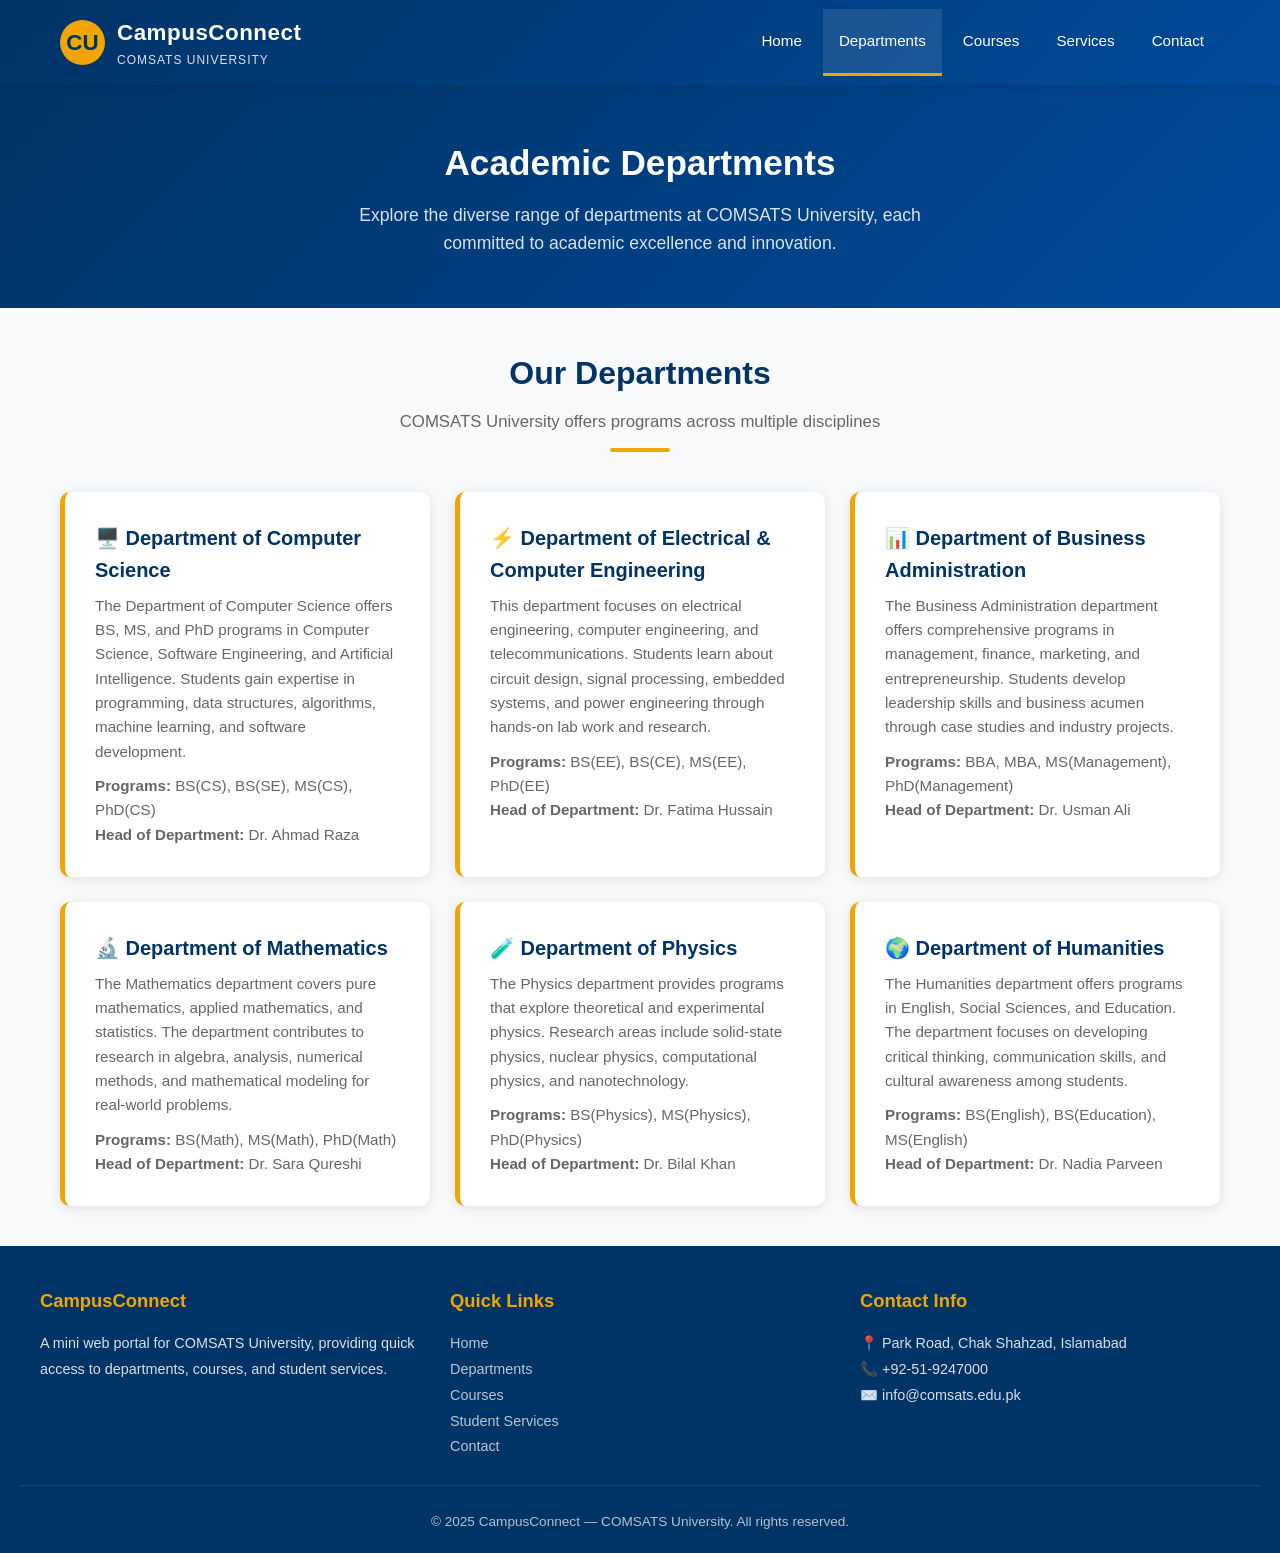
==== departments.html @ 8e3acf04 "Initial commit: CampusConnect - COMSATS University Web Portal" ====
<!DOCTYPE html>
<html lang="en">
<head>
  <meta charset="UTF-8">
  <meta name="viewport" content="width=device-width, initial-scale=1.0">
  <title>Departments — CampusConnect</title>
  <link rel="stylesheet" href="css/style.css">
</head>
<body>

  <!-- Header & Navigation -->
  <header>
    <div class="nav-container">
      <a href="index.html" class="logo">
        <div class="logo-icon">CU</div>
        <h1>CampusConnect<span>COMSATS University</span></h1>
      </a>
      <div class="hamburger">
        <span></span>
        <span></span>
        <span></span>
      </div>
      <nav>
        <ul>
          <li><a href="index.html">Home</a></li>
          <li><a href="departments.html" class="active">Departments</a></li>
          <li><a href="courses.html">Courses</a></li>
          <li><a href="services.html">Services</a></li>
          <li><a href="contact.html">Contact</a></li>
        </ul>
      </nav>
    </div>
  </header>

  <!-- Page Header -->
  <section class="page-header">
    <h2>Academic Departments</h2>
    <p>Explore the diverse range of departments at COMSATS University, each committed to academic excellence and innovation.</p>
  </section>

  <!-- Main Content -->
  <main>
    <div class="section-title">
      <h2>Our Departments</h2>
      <p>COMSATS University offers programs across multiple disciplines</p>
      <div class="underline"></div>
    </div>

    <div class="dept-list">

      <div class="dept-card">
        <h3>🖥️ Department of Computer Science</h3>
        <p>The Department of Computer Science offers BS, MS, and PhD programs in Computer Science, Software Engineering, and Artificial Intelligence. Students gain expertise in programming, data structures, algorithms, machine learning, and software development.</p>
        <p style="margin-top: 10px;"><strong>Programs:</strong> BS(CS), BS(SE), MS(CS), PhD(CS)</p>
        <p><strong>Head of Department:</strong> Dr. Ahmad Raza</p>
      </div>

      <div class="dept-card">
        <h3>⚡ Department of Electrical & Computer Engineering</h3>
        <p>This department focuses on electrical engineering, computer engineering, and telecommunications. Students learn about circuit design, signal processing, embedded systems, and power engineering through hands-on lab work and research.</p>
        <p style="margin-top: 10px;"><strong>Programs:</strong> BS(EE), BS(CE), MS(EE), PhD(EE)</p>
        <p><strong>Head of Department:</strong> Dr. Fatima Hussain</p>
      </div>

      <div class="dept-card">
        <h3>📊 Department of Business Administration</h3>
        <p>The Business Administration department offers comprehensive programs in management, finance, marketing, and entrepreneurship. Students develop leadership skills and business acumen through case studies and industry projects.</p>
        <p style="margin-top: 10px;"><strong>Programs:</strong> BBA, MBA, MS(Management), PhD(Management)</p>
        <p><strong>Head of Department:</strong> Dr. Usman Ali</p>
      </div>

      <div class="dept-card">
        <h3>🔬 Department of Mathematics</h3>
        <p>The Mathematics department covers pure mathematics, applied mathematics, and statistics. The department contributes to research in algebra, analysis, numerical methods, and mathematical modeling for real-world problems.</p>
        <p style="margin-top: 10px;"><strong>Programs:</strong> BS(Math), MS(Math), PhD(Math)</p>
        <p><strong>Head of Department:</strong> Dr. Sara Qureshi</p>
      </div>

      <div class="dept-card">
        <h3>🧪 Department of Physics</h3>
        <p>The Physics department provides programs that explore theoretical and experimental physics. Research areas include solid-state physics, nuclear physics, computational physics, and nanotechnology.</p>
        <p style="margin-top: 10px;"><strong>Programs:</strong> BS(Physics), MS(Physics), PhD(Physics)</p>
        <p><strong>Head of Department:</strong> Dr. Bilal Khan</p>
      </div>

      <div class="dept-card">
        <h3>🌍 Department of Humanities</h3>
        <p>The Humanities department offers programs in English, Social Sciences, and Education. The department focuses on developing critical thinking, communication skills, and cultural awareness among students.</p>
        <p style="margin-top: 10px;"><strong>Programs:</strong> BS(English), BS(Education), MS(English)</p>
        <p><strong>Head of Department:</strong> Dr. Nadia Parveen</p>
      </div>

    </div>
  </main>

  <!-- Footer -->
  <footer>
    <div class="footer-content">
      <div class="footer-section">
        <h3>CampusConnect</h3>
        <p>A mini web portal for COMSATS University, providing quick access to departments, courses, and student services.</p>
      </div>
      <div class="footer-section">
        <h3>Quick Links</h3>
        <ul>
          <li><a href="index.html">Home</a></li>
          <li><a href="departments.html">Departments</a></li>
          <li><a href="courses.html">Courses</a></li>
          <li><a href="services.html">Student Services</a></li>
          <li><a href="contact.html">Contact</a></li>
        </ul>
      </div>
      <div class="footer-section">
        <h3>Contact Info</h3>
        <p>📍 Park Road, Chak Shahzad, Islamabad</p>
        <p>📞 +92-51-9247000</p>
        <p>✉️ info@comsats.edu.pk</p>
      </div>
    </div>
    <div class="footer-bottom">
      <p>&copy; 2025 CampusConnect — COMSATS University. All rights reserved.</p>
    </div>
  </footer>

  <script src="js/script.js"></script>
</body>
</html>
---- css/style.css ----
/* ===== CampusConnect - COMSATS University Stylesheet ===== */

/* --- CSS Variables --- */
:root {
  --primary: #003366;
  --primary-light: #004a99;
  --secondary: #f0a500;
  --accent: #e8f1fa;
  --bg: #f8f9fa;
  --white: #ffffff;
  --text: #333333;
  --text-light: #666666;
  --border: #dee2e6;
  --shadow: 0 2px 12px rgba(0, 0, 0, 0.1);
  --shadow-hover: 0 6px 20px rgba(0, 0, 0, 0.15);
  --radius: 10px;
  --transition: all 0.3s ease;
}

/* --- Reset & Base --- */
*,
*::before,
*::after {
  margin: 0;
  padding: 0;
  box-sizing: border-box;
}

html {
  scroll-behavior: smooth;
}

body {
  font-family: 'Segoe UI', Tahoma, Geneva, Verdana, sans-serif;
  background-color: var(--bg);
  color: var(--text);
  line-height: 1.6;
  min-height: 100vh;
  display: flex;
  flex-direction: column;
}

a {
  text-decoration: none;
  color: inherit;
}

ul {
  list-style: none;
}

img {
  max-width: 100%;
  height: auto;
}

/* --- Header & Navigation --- */
header {
  background: linear-gradient(135deg, var(--primary), var(--primary-light));
  color: var(--white);
  padding: 0;
  position: sticky;
  top: 0;
  z-index: 1000;
  box-shadow: var(--shadow);
}

.nav-container {
  max-width: 1200px;
  margin: 0 auto;
  display: flex;
  justify-content: space-between;
  align-items: center;
  padding: 0 20px;
}

.logo {
  display: flex;
  align-items: center;
  gap: 12px;
  padding: 15px 0;
}

.logo-icon {
  width: 45px;
  height: 45px;
  background: var(--secondary);
  border-radius: 50%;
  display: flex;
  align-items: center;
  justify-content: center;
  font-size: 1.4rem;
  font-weight: 700;
  color: var(--primary);
}

.logo h1 {
  font-size: 1.4rem;
  font-weight: 700;
  letter-spacing: 0.5px;
}

.logo span {
  display: block;
  font-size: 0.75rem;
  font-weight: 400;
  opacity: 0.85;
  letter-spacing: 1px;
  text-transform: uppercase;
}

nav ul {
  display: flex;
  gap: 5px;
}

nav ul li a {
  display: block;
  padding: 20px 16px;
  color: var(--white);
  font-size: 0.95rem;
  font-weight: 500;
  transition: var(--transition);
  border-bottom: 3px solid transparent;
}

nav ul li a:hover,
nav ul li a.active {
  background: rgba(255, 255, 255, 0.1);
  border-bottom-color: var(--secondary);
}

/* Hamburger Menu */
.hamburger {
  display: none;
  flex-direction: column;
  gap: 5px;
  cursor: pointer;
  padding: 10px;
  z-index: 1001;
}

.hamburger span {
  width: 25px;
  height: 3px;
  background: var(--white);
  border-radius: 3px;
  transition: var(--transition);
}

.hamburger.active span:nth-child(1) {
  transform: rotate(45deg) translate(5px, 6px);
}

.hamburger.active span:nth-child(2) {
  opacity: 0;
}

.hamburger.active span:nth-child(3) {
  transform: rotate(-45deg) translate(5px, -6px);
}

/* --- Hero Section --- */
.hero {
  background: linear-gradient(135deg, var(--primary) 0%, var(--primary-light) 50%, #0066cc 100%);
  color: var(--white);
  text-align: center;
  padding: 80px 20px;
  position: relative;
  overflow: hidden;
}

.hero::before {
  content: '';
  position: absolute;
  top: -50%;
  right: -20%;
  width: 500px;
  height: 500px;
  background: rgba(240, 165, 0, 0.1);
  border-radius: 50%;
}

.hero::after {
  content: '';
  position: absolute;
  bottom: -30%;
  left: -10%;
  width: 400px;
  height: 400px;
  background: rgba(255, 255, 255, 0.05);
  border-radius: 50%;
}

.hero-content {
  position: relative;
  z-index: 1;
  max-width: 800px;
  margin: 0 auto;
}

.hero h2 {
  font-size: 2.8rem;
  margin-bottom: 15px;
  font-weight: 700;
}

.hero p {
  font-size: 1.2rem;
  opacity: 0.9;
  margin-bottom: 30px;
  max-width: 600px;
  margin-left: auto;
  margin-right: auto;
}

.hero-buttons {
  display: flex;
  gap: 15px;
  justify-content: center;
  flex-wrap: wrap;
}

.btn {
  display: inline-block;
  padding: 12px 30px;
  border-radius: 50px;
  font-size: 1rem;
  font-weight: 600;
  cursor: pointer;
  transition: var(--transition);
  border: 2px solid transparent;
}

.btn-primary {
  background: var(--secondary);
  color: var(--primary);
}

.btn-primary:hover {
  background: #d4940a;
  transform: translateY(-2px);
  box-shadow: 0 4px 15px rgba(240, 165, 0, 0.4);
}

.btn-outline {
  background: transparent;
  color: var(--white);
  border-color: var(--white);
}

.btn-outline:hover {
  background: var(--white);
  color: var(--primary);
  transform: translateY(-2px);
}

/* --- Page Header (for inner pages) --- */
.page-header {
  background: linear-gradient(135deg, var(--primary), var(--primary-light));
  color: var(--white);
  padding: 50px 20px;
  text-align: center;
}

.page-header h2 {
  font-size: 2.2rem;
  margin-bottom: 10px;
}

.page-header p {
  font-size: 1.1rem;
  opacity: 0.85;
  max-width: 600px;
  margin: 0 auto;
}

/* --- Main Content --- */
main {
  flex: 1;
  max-width: 1200px;
  margin: 0 auto;
  padding: 40px 20px;
  width: 100%;
}

/* --- Section Title --- */
.section-title {
  text-align: center;
  margin-bottom: 40px;
}

.section-title h2 {
  font-size: 2rem;
  color: var(--primary);
  margin-bottom: 10px;
}

.section-title p {
  color: var(--text-light);
  font-size: 1.05rem;
}

.section-title .underline {
  width: 60px;
  height: 4px;
  background: var(--secondary);
  margin: 12px auto 0;
  border-radius: 2px;
}

/* --- Cards Grid --- */
.cards-grid {
  display: grid;
  grid-template-columns: repeat(auto-fit, minmax(280px, 1fr));
  gap: 25px;
  margin-top: 30px;
}

.card {
  background: var(--white);
  border-radius: var(--radius);
  padding: 30px 25px;
  box-shadow: var(--shadow);
  transition: var(--transition);
  border-top: 4px solid var(--secondary);
}

.card:hover {
  transform: translateY(-5px);
  box-shadow: var(--shadow-hover);
}

.card-icon {
  width: 60px;
  height: 60px;
  background: var(--accent);
  border-radius: 50%;
  display: flex;
  align-items: center;
  justify-content: center;
  font-size: 1.8rem;
  margin-bottom: 18px;
}

.card h3 {
  font-size: 1.3rem;
  color: var(--primary);
  margin-bottom: 10px;
}

.card p {
  color: var(--text-light);
  font-size: 0.95rem;
  line-height: 1.7;
}

.card a.card-link {
  display: inline-block;
  margin-top: 15px;
  color: var(--primary-light);
  font-weight: 600;
  font-size: 0.9rem;
  transition: var(--transition);
}

.card a.card-link:hover {
  color: var(--secondary);
}

/* --- Quick Links (Home) --- */
.quick-links {
  padding: 60px 20px;
  background: var(--white);
  margin: -20px auto 40px;
  border-radius: var(--radius);
  max-width: 1200px;
  box-shadow: var(--shadow);
}

/* --- Stats Section --- */
.stats {
  display: grid;
  grid-template-columns: repeat(auto-fit, minmax(200px, 1fr));
  gap: 30px;
  padding: 40px 0;
  text-align: center;
}

.stat-item h3 {
  font-size: 2.5rem;
  color: var(--secondary);
  font-weight: 700;
}

.stat-item p {
  color: var(--text-light);
  margin-top: 5px;
  font-size: 1rem;
}

/* --- Department / Course Cards --- */
.dept-card,
.course-card,
.service-card {
  background: var(--white);
  border-radius: var(--radius);
  padding: 30px;
  box-shadow: var(--shadow);
  transition: var(--transition);
  border-left: 5px solid var(--secondary);
}

.dept-card:hover,
.course-card:hover,
.service-card:hover {
  transform: translateY(-3px);
  box-shadow: var(--shadow-hover);
}

.dept-card h3,
.course-card h3,
.service-card h3 {
  color: var(--primary);
  font-size: 1.25rem;
  margin-bottom: 8px;
}

.dept-card p,
.course-card p,
.service-card p {
  color: var(--text-light);
  font-size: 0.95rem;
}

.dept-list,
.course-list,
.service-list {
  display: grid;
  grid-template-columns: repeat(auto-fit, minmax(320px, 1fr));
  gap: 25px;
}

/* --- Course Table --- */
.course-table {
  width: 100%;
  border-collapse: collapse;
  margin-top: 10px;
}

.course-table th,
.course-table td {
  padding: 10px 14px;
  text-align: left;
  border-bottom: 1px solid var(--border);
  font-size: 0.9rem;
}

.course-table th {
  background: var(--accent);
  color: var(--primary);
  font-weight: 600;
}

.course-table tr:hover {
  background: #f5f8fc;
}

/* --- Contact Section --- */
.contact-wrapper {
  display: grid;
  grid-template-columns: 1fr 1fr;
  gap: 40px;
  align-items: start;
}

.contact-info {
  background: var(--white);
  border-radius: var(--radius);
  padding: 35px;
  box-shadow: var(--shadow);
}

.contact-info h3 {
  color: var(--primary);
  font-size: 1.4rem;
  margin-bottom: 20px;
}

.contact-item {
  display: flex;
  align-items: flex-start;
  gap: 15px;
  margin-bottom: 20px;
}

.contact-item .icon {
  width: 45px;
  height: 45px;
  background: var(--accent);
  border-radius: 50%;
  display: flex;
  align-items: center;
  justify-content: center;
  font-size: 1.2rem;
  flex-shrink: 0;
}

.contact-item h4 {
  font-size: 1rem;
  color: var(--primary);
  margin-bottom: 3px;
}

.contact-item p {
  font-size: 0.9rem;
  color: var(--text-light);
}

/* --- Form Styles --- */
.enquiry-form {
  background: var(--white);
  border-radius: var(--radius);
  padding: 35px;
  box-shadow: var(--shadow);
}

.enquiry-form h3 {
  color: var(--primary);
  font-size: 1.4rem;
  margin-bottom: 20px;
}

.form-group {
  margin-bottom: 20px;
}

.form-group label {
  display: block;
  margin-bottom: 6px;
  font-weight: 600;
  color: var(--text);
  font-size: 0.95rem;
}

.form-group input,
.form-group select,
.form-group textarea {
  width: 100%;
  padding: 12px 15px;
  border: 2px solid var(--border);
  border-radius: 8px;
  font-size: 0.95rem;
  font-family: inherit;
  transition: var(--transition);
  background: var(--bg);
}

.form-group input:focus,
.form-group select:focus,
.form-group textarea:focus {
  outline: none;
  border-color: var(--primary-light);
  background: var(--white);
  box-shadow: 0 0 0 3px rgba(0, 51, 102, 0.1);
}

.form-group textarea {
  resize: vertical;
  min-height: 120px;
}

.form-group .error-msg {
  color: #dc3545;
  font-size: 0.85rem;
  margin-top: 5px;
  display: none;
}

.form-group.error input,
.form-group.error select,
.form-group.error textarea {
  border-color: #dc3545;
}

.form-group.error .error-msg {
  display: block;
}

.btn-submit {
  background: var(--primary);
  color: var(--white);
  padding: 14px 40px;
  border: none;
  border-radius: 50px;
  font-size: 1rem;
  font-weight: 600;
  cursor: pointer;
  transition: var(--transition);
  width: 100%;
}

.btn-submit:hover {
  background: var(--primary-light);
  transform: translateY(-2px);
  box-shadow: 0 4px 15px rgba(0, 51, 102, 0.3);
}

/* Success Message */
.success-message {
  display: none;
  background: #d4edda;
  color: #155724;
  padding: 15px 20px;
  border-radius: 8px;
  margin-top: 15px;
  text-align: center;
  font-weight: 500;
  border: 1px solid #c3e6cb;
}

.success-message.show {
  display: block;
  animation: fadeIn 0.5s ease;
}

@keyframes fadeIn {
  from { opacity: 0; transform: translateY(-10px); }
  to { opacity: 1; transform: translateY(0); }
}

/* --- Footer --- */
footer {
  background: var(--primary);
  color: var(--white);
  padding: 40px 20px 20px;
  margin-top: auto;
}

.footer-content {
  max-width: 1200px;
  margin: 0 auto;
  display: grid;
  grid-template-columns: repeat(auto-fit, minmax(250px, 1fr));
  gap: 30px;
}

.footer-section h3 {
  font-size: 1.15rem;
  margin-bottom: 15px;
  color: var(--secondary);
}

.footer-section p,
.footer-section li {
  font-size: 0.9rem;
  opacity: 0.85;
  line-height: 1.8;
}

.footer-section ul li a {
  color: var(--white);
  opacity: 0.85;
  transition: var(--transition);
}

.footer-section ul li a:hover {
  opacity: 1;
  color: var(--secondary);
}

.footer-bottom {
  text-align: center;
  padding-top: 25px;
  margin-top: 25px;
  border-top: 1px solid rgba(255, 255, 255, 0.15);
  font-size: 0.85rem;
  opacity: 0.7;
}

/* --- Responsive Design --- */
@media (max-width: 768px) {
  .hamburger {
    display: flex;
  }

  nav ul {
    display: none;
    position: absolute;
    top: 100%;
    left: 0;
    right: 0;
    background: var(--primary);
    flex-direction: column;
    padding: 10px 0;
    box-shadow: 0 5px 15px rgba(0, 0, 0, 0.2);
  }

  nav ul.show {
    display: flex;
  }

  nav ul li a {
    padding: 15px 25px;
    border-bottom: none;
  }

  .hero {
    padding: 50px 20px;
  }

  .hero h2 {
    font-size: 1.8rem;
  }

  .hero p {
    font-size: 1rem;
  }

  .page-header {
    padding: 35px 20px;
  }

  .page-header h2 {
    font-size: 1.6rem;
  }

  .contact-wrapper {
    grid-template-columns: 1fr;
  }

  .cards-grid {
    grid-template-columns: 1fr;
  }

  .dept-list,
  .course-list,
  .service-list {
    grid-template-columns: 1fr;
  }

  .stats {
    grid-template-columns: repeat(2, 1fr);
  }

  .footer-content {
    grid-template-columns: 1fr;
  }
}

@media (max-width: 480px) {
  .logo h1 {
    font-size: 1.1rem;
  }

  .logo span {
    font-size: 0.65rem;
  }

  .hero h2 {
    font-size: 1.5rem;
  }

  .stats {
    grid-template-columns: 1fr;
  }

  .hero-buttons {
    flex-direction: column;
    align-items: center;
  }
}
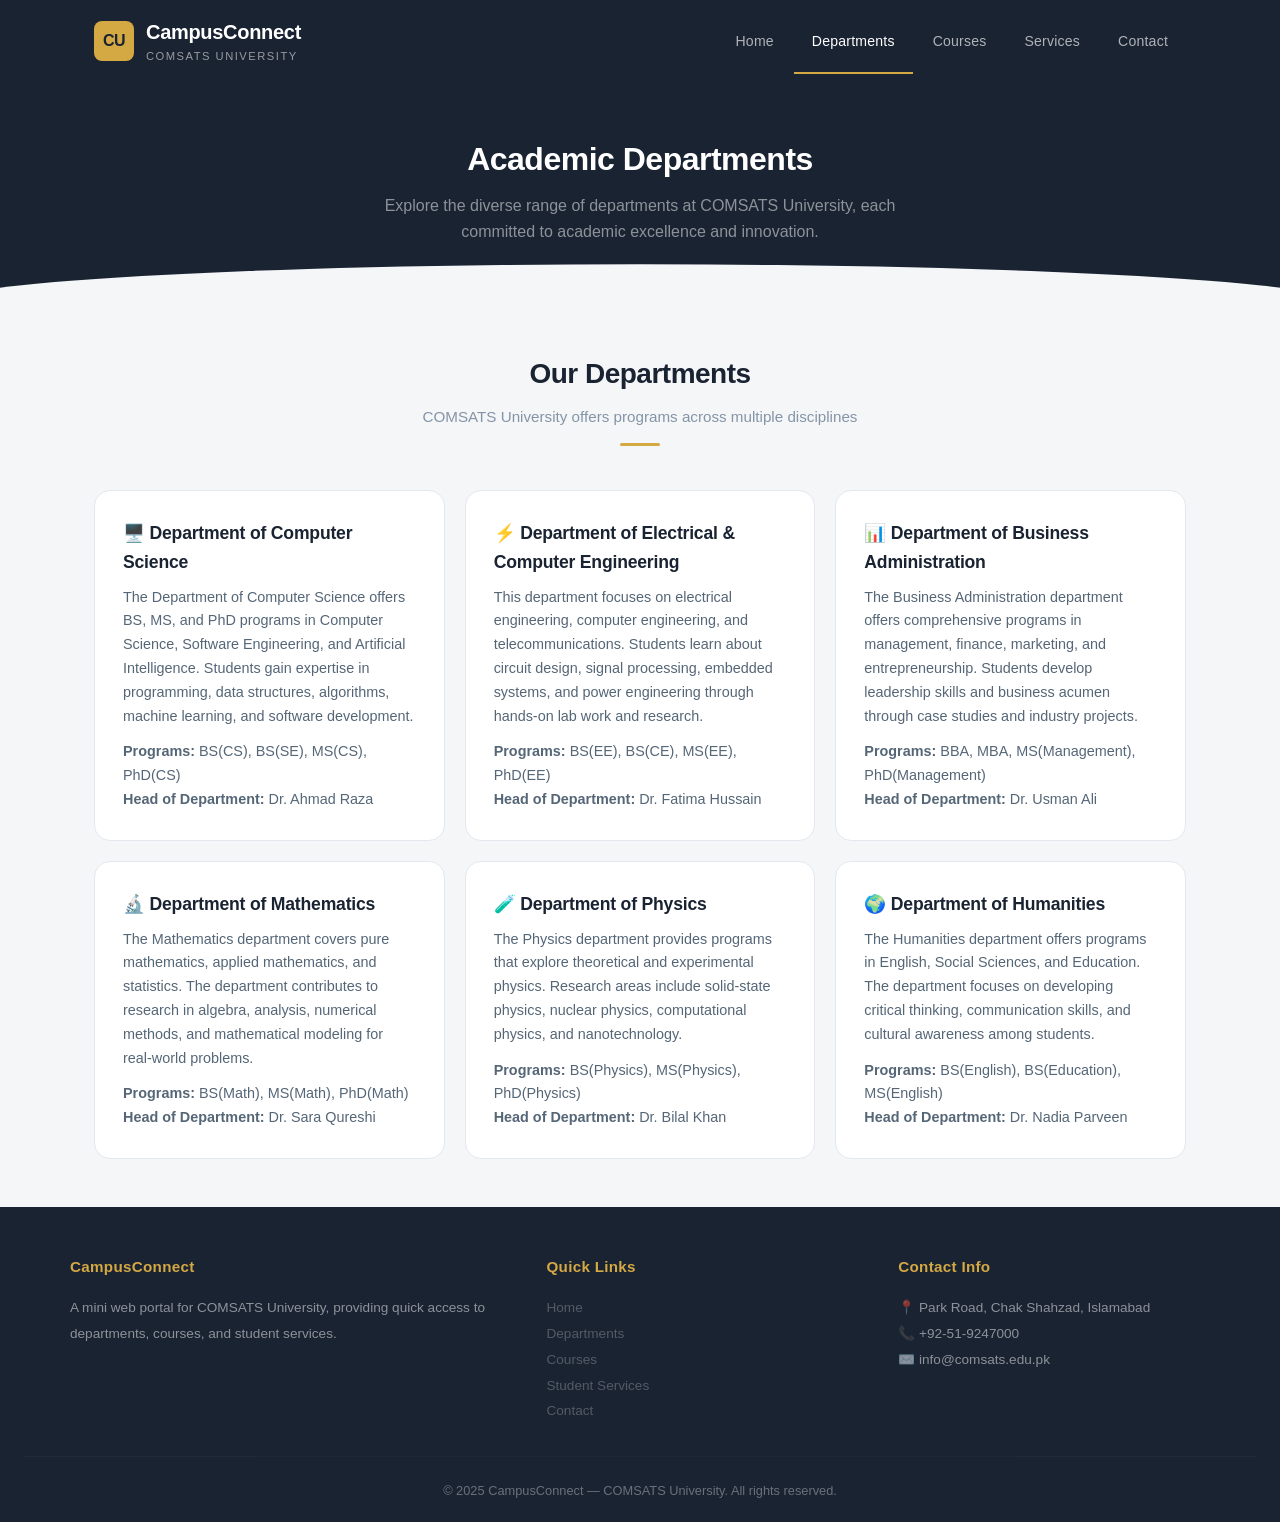
==== commit e5907f41: "Redesign: clean flat cards, no border edges, refined typography and colors" ====
--- a/departments.html
+++ b/departments.html
@@ -51,42 +51,42 @@
       <div class="dept-card">
         <h3>🖥️ Department of Computer Science</h3>
         <p>The Department of Computer Science offers BS, MS, and PhD programs in Computer Science, Software Engineering, and Artificial Intelligence. Students gain expertise in programming, data structures, algorithms, machine learning, and software development.</p>
-        <p style="margin-top: 10px;"><strong>Programs:</strong> BS(CS), BS(SE), MS(CS), PhD(CS)</p>
+        <p style="margin-top: 12px;"><strong>Programs:</strong> BS(CS), BS(SE), MS(CS), PhD(CS)</p>
         <p><strong>Head of Department:</strong> Dr. Ahmad Raza</p>
       </div>
 
       <div class="dept-card">
         <h3>⚡ Department of Electrical & Computer Engineering</h3>
         <p>This department focuses on electrical engineering, computer engineering, and telecommunications. Students learn about circuit design, signal processing, embedded systems, and power engineering through hands-on lab work and research.</p>
-        <p style="margin-top: 10px;"><strong>Programs:</strong> BS(EE), BS(CE), MS(EE), PhD(EE)</p>
+        <p style="margin-top: 12px;"><strong>Programs:</strong> BS(EE), BS(CE), MS(EE), PhD(EE)</p>
         <p><strong>Head of Department:</strong> Dr. Fatima Hussain</p>
       </div>
 
       <div class="dept-card">
         <h3>📊 Department of Business Administration</h3>
         <p>The Business Administration department offers comprehensive programs in management, finance, marketing, and entrepreneurship. Students develop leadership skills and business acumen through case studies and industry projects.</p>
-        <p style="margin-top: 10px;"><strong>Programs:</strong> BBA, MBA, MS(Management), PhD(Management)</p>
+        <p style="margin-top: 12px;"><strong>Programs:</strong> BBA, MBA, MS(Management), PhD(Management)</p>
         <p><strong>Head of Department:</strong> Dr. Usman Ali</p>
       </div>
 
       <div class="dept-card">
         <h3>🔬 Department of Mathematics</h3>
         <p>The Mathematics department covers pure mathematics, applied mathematics, and statistics. The department contributes to research in algebra, analysis, numerical methods, and mathematical modeling for real-world problems.</p>
-        <p style="margin-top: 10px;"><strong>Programs:</strong> BS(Math), MS(Math), PhD(Math)</p>
+        <p style="margin-top: 12px;"><strong>Programs:</strong> BS(Math), MS(Math), PhD(Math)</p>
         <p><strong>Head of Department:</strong> Dr. Sara Qureshi</p>
       </div>
 
       <div class="dept-card">
         <h3>🧪 Department of Physics</h3>
         <p>The Physics department provides programs that explore theoretical and experimental physics. Research areas include solid-state physics, nuclear physics, computational physics, and nanotechnology.</p>
-        <p style="margin-top: 10px;"><strong>Programs:</strong> BS(Physics), MS(Physics), PhD(Physics)</p>
+        <p style="margin-top: 12px;"><strong>Programs:</strong> BS(Physics), MS(Physics), PhD(Physics)</p>
         <p><strong>Head of Department:</strong> Dr. Bilal Khan</p>
       </div>
 
       <div class="dept-card">
         <h3>🌍 Department of Humanities</h3>
         <p>The Humanities department offers programs in English, Social Sciences, and Education. The department focuses on developing critical thinking, communication skills, and cultural awareness among students.</p>
-        <p style="margin-top: 10px;"><strong>Programs:</strong> BS(English), BS(Education), MS(English)</p>
+        <p style="margin-top: 12px;"><strong>Programs:</strong> BS(English), BS(Education), MS(English)</p>
         <p><strong>Head of Department:</strong> Dr. Nadia Parveen</p>
       </div>
 
--- a/css/style.css
+++ b/css/style.css
@@ -2,19 +2,20 @@
 
 /* --- CSS Variables --- */
 :root {
-  --primary: #003366;
-  --primary-light: #004a99;
-  --secondary: #f0a500;
-  --accent: #e8f1fa;
-  --bg: #f8f9fa;
+  --primary: #1a2332;
+  --primary-mid: #2d3a4a;
+  --primary-light: #3d5a80;
+  --blue: #4a90d9;
+  --blue-light: #e9f0f8;
+  --gold: #d4a843;
+  --gold-soft: #f5ecd7;
+  --bg: #f5f6f8;
   --white: #ffffff;
-  --text: #333333;
-  --text-light: #666666;
-  --border: #dee2e6;
-  --shadow: 0 2px 12px rgba(0, 0, 0, 0.1);
-  --shadow-hover: 0 6px 20px rgba(0, 0, 0, 0.15);
-  --radius: 10px;
-  --transition: all 0.3s ease;
+  --text: #2c3e50;
+  --text-mid: #556677;
+  --text-light: #8494a7;
+  --border: #e3e8ee;
+  --transition: all 0.25s cubic-bezier(0.4, 0, 0.2, 1);
 }
 
 /* --- Reset & Base --- */
@@ -28,10 +29,12 @@
 
 html {
   scroll-behavior: smooth;
+  -webkit-font-smoothing: antialiased;
+  -moz-osx-font-smoothing: grayscale;
 }
 
 body {
-  font-family: 'Segoe UI', Tahoma, Geneva, Verdana, sans-serif;
+  font-family: 'Segoe UI', -apple-system, BlinkMacSystemFont, sans-serif;
   background-color: var(--bg);
   color: var(--text);
   line-height: 1.6;
@@ -56,78 +59,81 @@
 
 /* --- Header & Navigation --- */
 header {
-  background: linear-gradient(135deg, var(--primary), var(--primary-light));
+  background: var(--primary);
   color: var(--white);
   padding: 0;
   position: sticky;
   top: 0;
   z-index: 1000;
-  box-shadow: var(--shadow);
 }
 
 .nav-container {
-  max-width: 1200px;
+  max-width: 1140px;
   margin: 0 auto;
   display: flex;
   justify-content: space-between;
   align-items: center;
-  padding: 0 20px;
+  padding: 0 24px;
 }
 
 .logo {
   display: flex;
   align-items: center;
   gap: 12px;
-  padding: 15px 0;
+  padding: 16px 0;
 }
 
 .logo-icon {
-  width: 45px;
-  height: 45px;
-  background: var(--secondary);
-  border-radius: 50%;
+  width: 40px;
+  height: 40px;
+  background: var(--gold);
+  border-radius: 8px;
   display: flex;
   align-items: center;
   justify-content: center;
-  font-size: 1.4rem;
+  font-size: 1rem;
+  font-weight: 800;
+  color: var(--primary);
+  letter-spacing: -0.5px;
+}
+
+.logo h1 {
+  font-size: 1.25rem;
   font-weight: 700;
-  color: var(--primary);
-}
-
-.logo h1 {
-  font-size: 1.4rem;
-  font-weight: 700;
-  letter-spacing: 0.5px;
+  letter-spacing: -0.3px;
 }
 
 .logo span {
   display: block;
-  font-size: 0.75rem;
+  font-size: 0.7rem;
   font-weight: 400;
-  opacity: 0.85;
-  letter-spacing: 1px;
+  opacity: 0.55;
+  letter-spacing: 1.5px;
   text-transform: uppercase;
 }
 
 nav ul {
   display: flex;
-  gap: 5px;
+  gap: 2px;
 }
 
 nav ul li a {
   display: block;
-  padding: 20px 16px;
-  color: var(--white);
-  font-size: 0.95rem;
+  padding: 22px 18px;
+  color: rgba(255, 255, 255, 0.65);
+  font-size: 0.88rem;
   font-weight: 500;
   transition: var(--transition);
-  border-bottom: 3px solid transparent;
-}
-
-nav ul li a:hover,
+  letter-spacing: 0.2px;
+}
+
+nav ul li a:hover {
+  color: var(--white);
+}
+
 nav ul li a.active {
-  background: rgba(255, 255, 255, 0.1);
-  border-bottom-color: var(--secondary);
+  color: var(--white);
+  box-shadow: inset 0 -2px 0 var(--gold);
 }
 
 /* Hamburger Menu */
@@ -141,15 +147,15 @@
 }
 
 .hamburger span {
-  width: 25px;
-  height: 3px;
+  width: 22px;
+  height: 2px;
   background: var(--white);
-  border-radius: 3px;
+  border-radius: 1px;
   transition: var(--transition);
 }
 
 .hamburger.active span:nth-child(1) {
-  transform: rotate(45deg) translate(5px, 6px);
+  transform: rotate(45deg) translate(5px, 5px);
 }
 
 .hamburger.active span:nth-child(2) {
@@ -157,378 +163,426 @@
 }
 
 .hamburger.active span:nth-child(3) {
-  transform: rotate(-45deg) translate(5px, -6px);
+  transform: rotate(-45deg) translate(5px, -5px);
 }
 
 /* --- Hero Section --- */
 .hero {
-  background: linear-gradient(135deg, var(--primary) 0%, var(--primary-light) 50%, #0066cc 100%);
+  background: var(--primary);
   color: var(--white);
   text-align: center;
-  padding: 80px 20px;
+  padding: 90px 24px 100px;
   position: relative;
-  overflow: hidden;
-}
-
-.hero::before {
-  content: '';
-  position: absolute;
-  top: -50%;
-  right: -20%;
-  width: 500px;
-  height: 500px;
-  background: rgba(240, 165, 0, 0.1);
-  border-radius: 50%;
 }
 
 .hero::after {
   content: '';
   position: absolute;
-  bottom: -30%;
-  left: -10%;
-  width: 400px;
-  height: 400px;
-  background: rgba(255, 255, 255, 0.05);
-  border-radius: 50%;
+  bottom: 0;
+  left: 0;
+  right: 0;
+  height: 60px;
+  background: var(--bg);
+  clip-path: ellipse(55% 100% at 50% 100%);
 }
 
 .hero-content {
   position: relative;
   z-index: 1;
-  max-width: 800px;
+  max-width: 680px;
   margin: 0 auto;
 }
 
 .hero h2 {
   font-size: 2.8rem;
-  margin-bottom: 15px;
-  font-weight: 700;
+  margin-bottom: 16px;
+  font-weight: 800;
+  letter-spacing: -1px;
+  line-height: 1.15;
 }
 
 .hero p {
-  font-size: 1.2rem;
-  opacity: 0.9;
-  margin-bottom: 30px;
-  max-width: 600px;
-  margin-left: auto;
-  margin-right: auto;
+  font-size: 1.1rem;
+  opacity: 0.6;
+  margin-bottom: 36px;
+  line-height: 1.7;
+  font-weight: 400;
 }
 
 .hero-buttons {
   display: flex;
-  gap: 15px;
+  gap: 12px;
   justify-content: center;
   flex-wrap: wrap;
 }
 
 .btn {
   display: inline-block;
-  padding: 12px 30px;
-  border-radius: 50px;
-  font-size: 1rem;
+  padding: 13px 32px;
+  border-radius: 8px;
+  font-size: 0.9rem;
   font-weight: 600;
   cursor: pointer;
   transition: var(--transition);
-  border: 2px solid transparent;
+  border: none;
+  letter-spacing: 0.2px;
 }
 
 .btn-primary {
-  background: var(--secondary);
+  background: var(--gold);
   color: var(--primary);
 }
 
 .btn-primary:hover {
-  background: #d4940a;
-  transform: translateY(-2px);
-  box-shadow: 0 4px 15px rgba(240, 165, 0, 0.4);
+  background: #c49a38;
+  transform: translateY(-1px);
 }
 
 .btn-outline {
-  background: transparent;
+  background: rgba(255, 255, 255, 0.08);
   color: var(--white);
-  border-color: var(--white);
+  border: 1px solid rgba(255, 255, 255, 0.2);
 }
 
 .btn-outline:hover {
-  background: var(--white);
-  color: var(--primary);
-  transform: translateY(-2px);
-}
-
-/* --- Page Header (for inner pages) --- */
+  background: rgba(255, 255, 255, 0.15);
+  border-color: rgba(255, 255, 255, 0.35);
+  transform: translateY(-1px);
+}
+
+/* --- Page Header (inner pages) --- */
 .page-header {
-  background: linear-gradient(135deg, var(--primary), var(--primary-light));
+  background: var(--primary);
   color: var(--white);
-  padding: 50px 20px;
+  padding: 52px 24px 60px;
   text-align: center;
+  position: relative;
+}
+
+.page-header::after {
+  content: '';
+  position: absolute;
+  bottom: 0;
+  left: 0;
+  right: 0;
+  height: 40px;
+  background: var(--bg);
+  clip-path: ellipse(55% 100% at 50% 100%);
 }
 
 .page-header h2 {
-  font-size: 2.2rem;
-  margin-bottom: 10px;
+  font-size: 2rem;
+  margin-bottom: 8px;
+  font-weight: 700;
+  letter-spacing: -0.5px;
 }
 
 .page-header p {
-  font-size: 1.1rem;
-  opacity: 0.85;
-  max-width: 600px;
+  font-size: 1rem;
+  opacity: 0.5;
+  max-width: 520px;
   margin: 0 auto;
+  font-weight: 400;
 }
 
 /* --- Main Content --- */
 main {
   flex: 1;
-  max-width: 1200px;
+  max-width: 1140px;
   margin: 0 auto;
-  padding: 40px 20px;
+  padding: 48px 24px;
   width: 100%;
 }
 
 /* --- Section Title --- */
 .section-title {
   text-align: center;
-  margin-bottom: 40px;
+  margin-bottom: 44px;
 }
 
 .section-title h2 {
-  font-size: 2rem;
+  font-size: 1.75rem;
   color: var(--primary);
-  margin-bottom: 10px;
+  margin-bottom: 8px;
+  font-weight: 700;
+  letter-spacing: -0.5px;
 }
 
 .section-title p {
   color: var(--text-light);
-  font-size: 1.05rem;
+  font-size: 0.95rem;
 }
 
 .section-title .underline {
-  width: 60px;
-  height: 4px;
-  background: var(--secondary);
-  margin: 12px auto 0;
+  width: 40px;
+  height: 3px;
+  background: var(--gold);
+  margin: 14px auto 0;
   border-radius: 2px;
 }
 
-/* --- Cards Grid --- */
+/* --- Cards Grid (Home quick links) --- */
 .cards-grid {
   display: grid;
-  grid-template-columns: repeat(auto-fit, minmax(280px, 1fr));
-  gap: 25px;
-  margin-top: 30px;
+  grid-template-columns: repeat(auto-fit, minmax(250px, 1fr));
+  gap: 20px;
+  margin-top: 32px;
 }
 
 .card {
   background: var(--white);
-  border-radius: var(--radius);
-  padding: 30px 25px;
-  box-shadow: var(--shadow);
+  border-radius: 16px;
+  padding: 32px 28px;
   transition: var(--transition);
-  border-top: 4px solid var(--secondary);
+  border: 1px solid var(--border);
+  position: relative;
+  overflow: hidden;
+}
+
+.card::before {
+  content: '';
+  position: absolute;
+  top: 0;
+  left: 0;
+  right: 0;
+  height: 0;
+  background: linear-gradient(135deg, var(--blue-light), var(--gold-soft));
+  transition: height 0.35s ease;
+  z-index: 0;
+}
+
+.card:hover::before {
+  height: 100%;
 }
 
 .card:hover {
-  transform: translateY(-5px);
-  box-shadow: var(--shadow-hover);
+  border-color: transparent;
+  box-shadow: 0 8px 30px rgba(26, 35, 50, 0.08);
+}
+
+.card > * {
+  position: relative;
+  z-index: 1;
 }
 
 .card-icon {
-  width: 60px;
-  height: 60px;
-  background: var(--accent);
-  border-radius: 50%;
-  display: flex;
-  align-items: center;
-  justify-content: center;
-  font-size: 1.8rem;
+  font-size: 2rem;
   margin-bottom: 18px;
+  display: block;
+  line-height: 1;
 }
 
 .card h3 {
-  font-size: 1.3rem;
+  font-size: 1.15rem;
   color: var(--primary);
-  margin-bottom: 10px;
+  margin-bottom: 8px;
+  font-weight: 700;
+  letter-spacing: -0.3px;
 }
 
 .card p {
-  color: var(--text-light);
-  font-size: 0.95rem;
-  line-height: 1.7;
-}
-
-.card a.card-link {
-  display: inline-block;
-  margin-top: 15px;
-  color: var(--primary-light);
-  font-weight: 600;
-  font-size: 0.9rem;
-  transition: var(--transition);
-}
-
-.card a.card-link:hover {
-  color: var(--secondary);
-}
-
-/* --- Quick Links (Home) --- */
+  color: var(--text-mid);
+  font-size: 0.88rem;
+  line-height: 1.65;
+}
+
+/* --- Quick Links wrapper (Home) --- */
 .quick-links {
-  padding: 60px 20px;
+  padding: 56px 32px;
   background: var(--white);
-  margin: -20px auto 40px;
-  border-radius: var(--radius);
-  max-width: 1200px;
-  box-shadow: var(--shadow);
+  margin: -30px auto 48px;
+  border-radius: 20px;
+  max-width: 1140px;
+  border: 1px solid var(--border);
+  position: relative;
+  z-index: 2;
 }
 
 /* --- Stats Section --- */
 .stats {
   display: grid;
-  grid-template-columns: repeat(auto-fit, minmax(200px, 1fr));
-  gap: 30px;
-  padding: 40px 0;
+  grid-template-columns: repeat(auto-fit, minmax(180px, 1fr));
+  gap: 24px;
+  padding: 48px 0;
   text-align: center;
 }
 
+.stat-item {
+  padding: 24px 16px;
+  background: var(--white);
+  border-radius: 14px;
+  border: 1px solid var(--border);
+}
+
 .stat-item h3 {
-  font-size: 2.5rem;
-  color: var(--secondary);
-  font-weight: 700;
+  font-size: 2.2rem;
+  color: var(--primary);
+  font-weight: 800;
+  letter-spacing: -1px;
 }
 
 .stat-item p {
   color: var(--text-light);
-  margin-top: 5px;
-  font-size: 1rem;
-}
-
-/* --- Department / Course Cards --- */
+  margin-top: 4px;
+  font-size: 0.85rem;
+  font-weight: 500;
+  text-transform: uppercase;
+  letter-spacing: 0.5px;
+}
+
+/* --- Department / Course / Service Cards --- */
 .dept-card,
 .course-card,
 .service-card {
   background: var(--white);
-  border-radius: var(--radius);
-  padding: 30px;
-  box-shadow: var(--shadow);
+  border-radius: 16px;
+  padding: 28px 28px;
   transition: var(--transition);
-  border-left: 5px solid var(--secondary);
+  border: 1px solid var(--border);
 }
 
 .dept-card:hover,
 .course-card:hover,
 .service-card:hover {
-  transform: translateY(-3px);
-  box-shadow: var(--shadow-hover);
+  box-shadow: 0 8px 30px rgba(26, 35, 50, 0.08);
+  border-color: transparent;
 }
 
 .dept-card h3,
 .course-card h3,
 .service-card h3 {
   color: var(--primary);
-  font-size: 1.25rem;
-  margin-bottom: 8px;
+  font-size: 1.1rem;
+  margin-bottom: 10px;
+  font-weight: 700;
+  letter-spacing: -0.2px;
 }
 
 .dept-card p,
 .course-card p,
 .service-card p {
-  color: var(--text-light);
-  font-size: 0.95rem;
+  color: var(--text-mid);
+  font-size: 0.9rem;
+  line-height: 1.65;
 }
 
 .dept-list,
 .course-list,
 .service-list {
   display: grid;
-  grid-template-columns: repeat(auto-fit, minmax(320px, 1fr));
-  gap: 25px;
+  grid-template-columns: repeat(auto-fit, minmax(340px, 1fr));
+  gap: 20px;
 }
 
 /* --- Course Table --- */
 .course-table {
   width: 100%;
   border-collapse: collapse;
-  margin-top: 10px;
+  margin-top: 14px;
 }
 
 .course-table th,
 .course-table td {
   padding: 10px 14px;
   text-align: left;
+  font-size: 0.88rem;
+}
+
+.course-table th {
+  color: var(--text-light);
+  font-weight: 600;
+  font-size: 0.78rem;
+  text-transform: uppercase;
+  letter-spacing: 0.5px;
+  border-bottom: 2px solid var(--border);
+}
+
+.course-table td {
   border-bottom: 1px solid var(--border);
-  font-size: 0.9rem;
-}
-
-.course-table th {
-  background: var(--accent);
-  color: var(--primary);
-  font-weight: 600;
-}
-
-.course-table tr:hover {
-  background: #f5f8fc;
+  color: var(--text-mid);
+}
+
+.course-table tr:last-child td {
+  border-bottom: none;
+}
+
+.course-table tr:hover td {
+  background: var(--bg);
 }
 
 /* --- Contact Section --- */
 .contact-wrapper {
   display: grid;
   grid-template-columns: 1fr 1fr;
-  gap: 40px;
+  gap: 32px;
   align-items: start;
 }
 
 .contact-info {
   background: var(--white);
-  border-radius: var(--radius);
-  padding: 35px;
-  box-shadow: var(--shadow);
+  border-radius: 16px;
+  padding: 36px;
+  border: 1px solid var(--border);
 }
 
 .contact-info h3 {
   color: var(--primary);
-  font-size: 1.4rem;
-  margin-bottom: 20px;
+  font-size: 1.25rem;
+  margin-bottom: 24px;
+  font-weight: 700;
+  letter-spacing: -0.3px;
 }
 
 .contact-item {
   display: flex;
   align-items: flex-start;
-  gap: 15px;
-  margin-bottom: 20px;
+  gap: 16px;
+  margin-bottom: 24px;
+}
+
+.contact-item:last-child {
+  margin-bottom: 0;
 }
 
 .contact-item .icon {
-  width: 45px;
-  height: 45px;
-  background: var(--accent);
-  border-radius: 50%;
+  width: 40px;
+  height: 40px;
+  background: var(--bg);
+  border-radius: 10px;
   display: flex;
   align-items: center;
   justify-content: center;
-  font-size: 1.2rem;
+  font-size: 1.1rem;
   flex-shrink: 0;
 }
 
 .contact-item h4 {
-  font-size: 1rem;
+  font-size: 0.9rem;
   color: var(--primary);
-  margin-bottom: 3px;
+  margin-bottom: 2px;
+  font-weight: 600;
 }
 
 .contact-item p {
-  font-size: 0.9rem;
+  font-size: 0.88rem;
   color: var(--text-light);
+  line-height: 1.6;
 }
 
 /* --- Form Styles --- */
 .enquiry-form {
   background: var(--white);
-  border-radius: var(--radius);
-  padding: 35px;
-  box-shadow: var(--shadow);
+  border-radius: 16px;
+  padding: 36px;
+  border: 1px solid var(--border);
 }
 
 .enquiry-form h3 {
   color: var(--primary);
-  font-size: 1.4rem;
-  margin-bottom: 20px;
+  font-size: 1.25rem;
+  margin-bottom: 24px;
+  font-weight: 700;
+  letter-spacing: -0.3px;
 }
 
 .form-group {
@@ -540,29 +594,30 @@
   margin-bottom: 6px;
   font-weight: 600;
   color: var(--text);
-  font-size: 0.95rem;
+  font-size: 0.88rem;
 }
 
 .form-group input,
 .form-group select,
 .form-group textarea {
   width: 100%;
-  padding: 12px 15px;
-  border: 2px solid var(--border);
-  border-radius: 8px;
-  font-size: 0.95rem;
+  padding: 12px 16px;
+  border: 1.5px solid var(--border);
+  border-radius: 10px;
+  font-size: 0.92rem;
   font-family: inherit;
   transition: var(--transition);
   background: var(--bg);
+  color: var(--text);
 }
 
 .form-group input:focus,
 .form-group select:focus,
 .form-group textarea:focus {
   outline: none;
-  border-color: var(--primary-light);
+  border-color: var(--blue);
   background: var(--white);
-  box-shadow: 0 0 0 3px rgba(0, 51, 102, 0.1);
+  box-shadow: 0 0 0 3px rgba(74, 144, 217, 0.1);
 }
 
 .form-group textarea {
@@ -571,16 +626,18 @@
 }
 
 .form-group .error-msg {
-  color: #dc3545;
-  font-size: 0.85rem;
-  margin-top: 5px;
+  color: #d94452;
+  font-size: 0.82rem;
+  margin-top: 6px;
   display: none;
+  font-weight: 500;
 }
 
 .form-group.error input,
 .form-group.error select,
 .form-group.error textarea {
-  border-color: #dc3545;
+  border-color: #d94452;
+  background: #fdf2f3;
 }
 
 .form-group.error .error-msg {
@@ -592,40 +649,40 @@
   color: var(--white);
   padding: 14px 40px;
   border: none;
-  border-radius: 50px;
-  font-size: 1rem;
+  border-radius: 10px;
+  font-size: 0.92rem;
   font-weight: 600;
   cursor: pointer;
   transition: var(--transition);
   width: 100%;
+  letter-spacing: 0.2px;
 }
 
 .btn-submit:hover {
-  background: var(--primary-light);
-  transform: translateY(-2px);
-  box-shadow: 0 4px 15px rgba(0, 51, 102, 0.3);
+  background: var(--primary-mid);
+  box-shadow: 0 4px 12px rgba(26, 35, 50, 0.2);
 }
 
 /* Success Message */
 .success-message {
   display: none;
-  background: #d4edda;
-  color: #155724;
-  padding: 15px 20px;
-  border-radius: 8px;
-  margin-top: 15px;
+  background: #eaf5ea;
+  color: #2d6a2e;
+  padding: 14px 20px;
+  border-radius: 10px;
+  margin-top: 16px;
   text-align: center;
   font-weight: 500;
-  border: 1px solid #c3e6cb;
+  font-size: 0.9rem;
 }
 
 .success-message.show {
   display: block;
-  animation: fadeIn 0.5s ease;
+  animation: fadeIn 0.4s ease;
 }
 
 @keyframes fadeIn {
-  from { opacity: 0; transform: translateY(-10px); }
+  from { opacity: 0; transform: translateY(-8px); }
   to { opacity: 1; transform: translateY(0); }
 }
 
@@ -633,49 +690,50 @@
 footer {
   background: var(--primary);
   color: var(--white);
-  padding: 40px 20px 20px;
+  padding: 48px 24px 20px;
   margin-top: auto;
 }
 
 .footer-content {
-  max-width: 1200px;
+  max-width: 1140px;
   margin: 0 auto;
   display: grid;
-  grid-template-columns: repeat(auto-fit, minmax(250px, 1fr));
-  gap: 30px;
+  grid-template-columns: 1.4fr 1fr 1fr;
+  gap: 40px;
 }
 
 .footer-section h3 {
-  font-size: 1.15rem;
-  margin-bottom: 15px;
-  color: var(--secondary);
+  font-size: 0.95rem;
+  margin-bottom: 16px;
+  color: var(--gold);
+  font-weight: 600;
+  letter-spacing: 0.3px;
 }
 
 .footer-section p,
 .footer-section li {
-  font-size: 0.9rem;
-  opacity: 0.85;
-  line-height: 1.8;
+  font-size: 0.85rem;
+  opacity: 0.5;
+  line-height: 1.9;
 }
 
 .footer-section ul li a {
   color: var(--white);
-  opacity: 0.85;
+  opacity: 0.5;
   transition: var(--transition);
 }
 
 .footer-section ul li a:hover {
   opacity: 1;
-  color: var(--secondary);
 }
 
 .footer-bottom {
   text-align: center;
-  padding-top: 25px;
-  margin-top: 25px;
-  border-top: 1px solid rgba(255, 255, 255, 0.15);
-  font-size: 0.85rem;
-  opacity: 0.7;
+  padding-top: 24px;
+  margin-top: 32px;
+  border-top: 1px solid rgba(255, 255, 255, 0.08);
+  font-size: 0.8rem;
+  opacity: 0.35;
 }
 
 /* --- Responsive Design --- */
@@ -692,8 +750,8 @@
     right: 0;
     background: var(--primary);
     flex-direction: column;
-    padding: 10px 0;
-    box-shadow: 0 5px 15px rgba(0, 0, 0, 0.2);
+    padding: 8px 0;
+    border-top: 1px solid rgba(255,255,255,0.06);
   }
 
   nav ul.show {
@@ -701,28 +759,32 @@
   }
 
   nav ul li a {
-    padding: 15px 25px;
-    border-bottom: none;
+    padding: 14px 24px;
+  }
+
+  nav ul li a.active {
+    box-shadow: none;
+    background: rgba(255,255,255,0.05);
   }
 
   .hero {
-    padding: 50px 20px;
+    padding: 56px 20px 72px;
   }
 
   .hero h2 {
-    font-size: 1.8rem;
+    font-size: 2rem;
   }
 
   .hero p {
-    font-size: 1rem;
+    font-size: 0.95rem;
   }
 
   .page-header {
-    padding: 35px 20px;
+    padding: 36px 20px 48px;
   }
 
   .page-header h2 {
-    font-size: 1.6rem;
+    font-size: 1.5rem;
   }
 
   .contact-wrapper {
@@ -746,27 +808,39 @@
   .footer-content {
     grid-template-columns: 1fr;
   }
+
+  .quick-links {
+    margin: -20px 12px 36px;
+    padding: 36px 20px;
+    border-radius: 16px;
+  }
 }
 
 @media (max-width: 480px) {
   .logo h1 {
-    font-size: 1.1rem;
+    font-size: 1.05rem;
   }
 
   .logo span {
-    font-size: 0.65rem;
+    font-size: 0.6rem;
   }
 
   .hero h2 {
-    font-size: 1.5rem;
+    font-size: 1.6rem;
   }
 
   .stats {
-    grid-template-columns: 1fr;
+    grid-template-columns: 1fr 1fr;
+    gap: 12px;
   }
 
   .hero-buttons {
     flex-direction: column;
     align-items: center;
   }
-}
+
+  .btn {
+    width: 100%;
+    text-align: center;
+  }
+}
